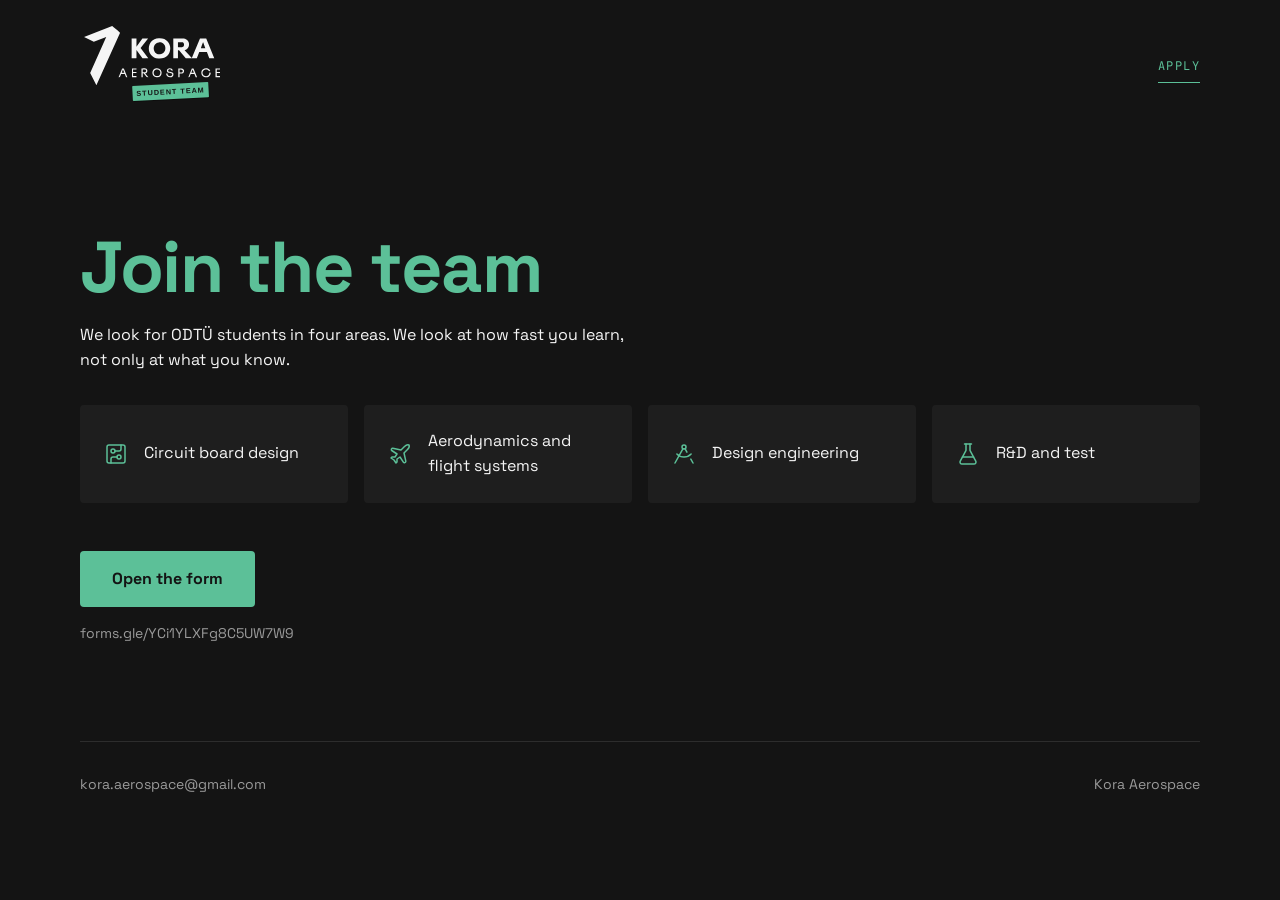
==== apply/index.html @ 680d609b "Apply design language v1 Copy tokens.css, the student team logo and the green favicon from design/. " ====
<!doctype html>
<html lang="en">
<head>
  <meta charset="utf-8">
  <meta name="viewport" content="width=device-width, initial-scale=1">
  <title>Apply · Kora Aerospace Student Team</title>
  <meta name="description" content="Join the Kora Aerospace Student Team at ODTÜ.">
  <link rel="icon" href="../favicon.ico" sizes="32x32">
  <link rel="icon" href="../favicon.svg" type="image/svg+xml">
  <link rel="apple-touch-icon" href="../apple-touch-icon.png">
  <link rel="preconnect" href="https://fonts.googleapis.com">
  <link rel="preconnect" href="https://fonts.gstatic.com" crossorigin>
  <link rel="stylesheet" href="../tokens.css">
  <link rel="stylesheet" href="../style.css">
</head>
<body>
  <header class="wrap nav">
    <a href="../"><img src="../media/logo.svg" alt="Kora Aerospace Student Team" width="144" height="84"></a>
    <a href="./" class="tab label" aria-current="page">Apply</a>
  </header>

  <main class="wrap">
    <section>
      <h1>Join the team</h1>
      <p class="lead">We look for ODTÜ students in four areas. We look at how fast you learn, not only at what you know.</p>

      <!-- Icons: Lucide (lucide.dev), ISC license. -->
      <ul class="areas">
        <li>
          <svg viewBox="0 0 24 24" aria-hidden="true"><rect width="18" height="18" x="3" y="3" rx="2"/><path d="M11 9h4a2 2 0 0 0 2-2V3"/><circle cx="9" cy="9" r="2"/><path d="M7 21v-4a2 2 0 0 1 2-2h4"/><circle cx="15" cy="15" r="2"/></svg>
          Circuit board design
        </li>
        <li>
          <svg viewBox="0 0 24 24" aria-hidden="true"><path d="M17.8 19.2 16 11l3.5-3.5C21 6 21.5 4 21 3c-1-.5-3 0-4.5 1.5L13 8 4.8 6.2c-.5-.1-.9.1-1.1.5l-.3.5c-.2.5-.1 1 .3 1.3L9 12l-2 3H4l-1 1 3 2 2 3 1-1v-3l3-2 3.5 5.3c.3.4.8.5 1.3.3l.5-.2c.4-.3.6-.7.5-1.2z"/></svg>
          Aerodynamics and flight systems
        </li>
        <li>
          <svg viewBox="0 0 24 24" aria-hidden="true"><path d="m12.99 6.74 1.93 3.44"/><path d="M19.136 12a10 10 0 0 1-14.271 0"/><path d="m21 21-2.16-3.84"/><path d="m3 21 8.02-14.26"/><circle cx="12" cy="5" r="2"/></svg>
          Design engineering
        </li>
        <li>
          <svg viewBox="0 0 24 24" aria-hidden="true"><path d="M14 2v6a2 2 0 0 0 .245.96l5.51 10.08A2 2 0 0 1 18 22H6a2 2 0 0 1-1.755-2.96l5.51-10.08A2 2 0 0 0 10 8V2"/><path d="M6.453 15h11.094"/><path d="M8.5 2h7"/></svg>
          R&amp;D and test
        </li>
      </ul>

      <a href="https://forms.gle/YCi1YLXFg8C5UW7W9" class="btn" target="_blank" rel="noopener noreferrer">Open the form</a>
      <p class="note">forms.gle/YCi1YLXFg8C5UW7W9</p>
    </section>
  </main>

  <footer class="wrap">
    <a href="mailto:kora.aerospace@gmail.com">kora.aerospace@gmail.com</a>
    <a href="https://kora-aerospace.com">Kora Aerospace</a>
  </footer>
</body>
</html>
---- tokens.css ----
/* Kora Aerospace design tokens. Source of truth: design/DESIGN.md */
@import url('https://fonts.googleapis.com/css2?family=Space+Grotesk:wght@400;500;700&family=JetBrains+Mono:wght@400&display=swap');

:root {
  /* Color: dark first, from the recruitment poster */
  --kora-bg: #141414;          /* page background */
  --kora-surface: #1e1e1e;     /* cards, panels */
  --kora-line: #2d2d2d;        /* borders, dividers */
  --kora-text: #f5f5f5;        /* primary text */
  --kora-text-muted: #9a9a9a;  /* secondary text */
  --kora-green: #5cc098;       /* accent: titles, links, icons. One per view. */
  --kora-green-dim: #3e8a6c;   /* hover/pressed */
  --kora-on-green: #141414;    /* text on green */

  /* Type */
  --kora-font: 'Space Grotesk', 'Helvetica Neue', Arial, sans-serif;
  --kora-font-mono: 'JetBrains Mono', ui-monospace, monospace;
  --kora-fs-display: clamp(2.5rem, 6vw, 4.5rem);
  --kora-fs-h1: clamp(2rem, 4vw, 3rem);
  --kora-fs-h2: 1.5rem;
  --kora-fs-body: 1rem;
  --kora-fs-small: 0.875rem;
  --kora-fs-label: 0.75rem;    /* mono, uppercase, letter-spacing .12em */
  --kora-lh: 1.55;
  --kora-lh-tight: 1.1;

  /* Space: 8px grid */
  --kora-s1: 0.5rem;
  --kora-s2: 1rem;
  --kora-s3: 1.5rem;
  --kora-s4: 2rem;
  --kora-s6: 3rem;
  --kora-s8: 4rem;
  --kora-s12: 6rem;            /* between sections */
  --kora-max: 1120px;          /* content width */

  --kora-radius: 4px;
  --kora-ease: 150ms ease-out;
}

/* Light surfaces (print, documents): swap only these */
.kora-light {
  --kora-bg: #f5f5f5;
  --kora-surface: #ffffff;
  --kora-line: #dddddd;
  --kora-text: #141414;
  --kora-text-muted: #5a5a5a;
  --kora-green: #2f8a66;       /* darker green keeps AA contrast on light */
}
---- style.css ----
/* Layout only. Colors, type and space come from tokens.css (copy of design/tokens.css). */
* { box-sizing: border-box; }

body {
  margin: 0;
  background: var(--kora-bg);
  color: var(--kora-text);
  font: 400 var(--kora-fs-body)/var(--kora-lh) var(--kora-font);
}

::selection { background: var(--kora-green); color: var(--kora-on-green); }

img { display: block; max-width: 100%; height: auto; }

a { color: inherit; text-decoration: none; transition: color var(--kora-ease), background var(--kora-ease), border-color var(--kora-ease); }

.wrap { width: min(100% - 2 * var(--kora-s2), var(--kora-max)); margin: 0 auto; }

.label {
  font: 400 var(--kora-fs-label) var(--kora-font-mono);
  letter-spacing: 0.12em;
  text-transform: uppercase;
}

.nav {
  display: flex;
  align-items: center;
  justify-content: space-between;
  padding: var(--kora-s3) 0;
}

.tab { padding: var(--kora-s1) 0; border-bottom: 1px solid transparent; }

.tab:hover, .tab[aria-current] { color: var(--kora-green); border-color: var(--kora-green); }

section { padding: var(--kora-s8) 0; }

section + section { padding-top: 0; }

h1 {
  margin: 0 0 var(--kora-s2);
  color: var(--kora-green);
  font-size: var(--kora-fs-display);
  font-weight: 700;
  line-height: var(--kora-lh-tight);
  letter-spacing: -0.02em;
}

.lead { max-width: 34rem; margin: 0 0 var(--kora-s4); }

.btn {
  display: inline-block;
  padding: var(--kora-s2) var(--kora-s4);
  border-radius: var(--kora-radius);
  background: var(--kora-green);
  color: var(--kora-on-green);
  font-weight: 700;
}

.btn:hover { background: var(--kora-green-dim); }

.note { margin: var(--kora-s2) 0 0; color: var(--kora-text-muted); font-size: var(--kora-fs-small); }

.hero { display: grid; gap: var(--kora-s6); align-items: center; }

.hero img { width: 100%; border-radius: var(--kora-radius); }

.facts, .areas {
  display: grid;
  grid-template-columns: repeat(auto-fit, minmax(15rem, 1fr));
  gap: var(--kora-s2);
  margin: 0;
  padding: 0;
  list-style: none;
}

.facts li { padding-top: var(--kora-s2); border-top: 1px solid var(--kora-line); color: var(--kora-text-muted); }

.facts .label { display: block; margin-bottom: var(--kora-s1); color: var(--kora-text); }

.areas { margin-bottom: var(--kora-s6); }

.areas li {
  display: flex;
  align-items: center;
  gap: var(--kora-s2);
  padding: var(--kora-s3);
  border-radius: var(--kora-radius);
  background: var(--kora-surface);
}

.areas svg {
  flex: none;
  width: 24px;
  height: 24px;
  fill: none;
  stroke: var(--kora-green);
  stroke-width: 1.5;
  stroke-linecap: round;
  stroke-linejoin: round;
}

footer {
  display: flex;
  flex-wrap: wrap;
  justify-content: space-between;
  gap: var(--kora-s2);
  padding: var(--kora-s4) 0;
  border-top: 1px solid var(--kora-line);
  color: var(--kora-text-muted);
  font-size: var(--kora-fs-small);
}

footer a:hover { color: var(--kora-green); }

@media (min-width: 860px) {
  .hero { grid-template-columns: 1fr 1fr; }
  section { padding: var(--kora-s12) 0; }
}
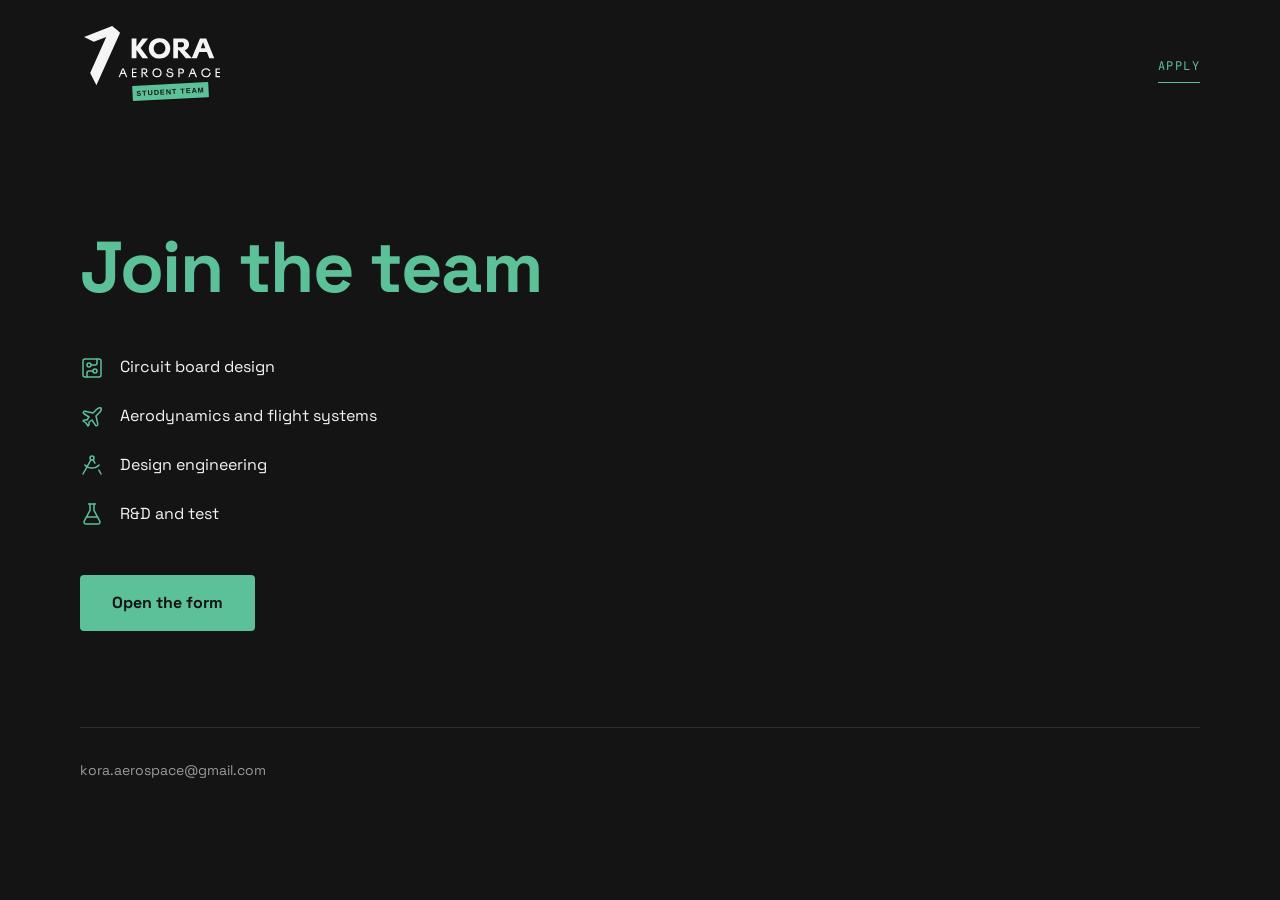
==== commit a080cf4e: "Cut text and elements Home keeps the hero only. Apply keeps the title, the four areas and the form b" ====
--- a/apply/index.html
+++ b/apply/index.html
@@ -22,8 +22,6 @@
   <main class="wrap">
     <section>
       <h1>Join the team</h1>
-      <p class="lead">We look for ODTÜ students in four areas. We look at how fast you learn, not only at what you know.</p>
-
       <!-- Icons: Lucide (lucide.dev), ISC license. -->
       <ul class="areas">
         <li>
@@ -45,13 +43,11 @@
       </ul>
 
       <a href="https://forms.gle/YCi1YLXFg8C5UW7W9" class="btn" target="_blank" rel="noopener noreferrer">Open the form</a>
-      <p class="note">forms.gle/YCi1YLXFg8C5UW7W9</p>
     </section>
   </main>
 
   <footer class="wrap">
     <a href="mailto:kora.aerospace@gmail.com">kora.aerospace@gmail.com</a>
-    <a href="https://kora-aerospace.com">Kora Aerospace</a>
   </footer>
 </body>
 </html>
--- a/style.css
+++ b/style.css
@@ -35,8 +35,6 @@
 
 section { padding: var(--kora-s8) 0; }
 
-section + section { padding-top: 0; }
-
 h1 {
   margin: 0 0 var(--kora-s2);
   color: var(--kora-green);
@@ -59,35 +57,19 @@
 
 .btn:hover { background: var(--kora-green-dim); }
 
-.note { margin: var(--kora-s2) 0 0; color: var(--kora-text-muted); font-size: var(--kora-fs-small); }
-
 .hero { display: grid; gap: var(--kora-s6); align-items: center; }
 
 .hero img { width: 100%; border-radius: var(--kora-radius); }
 
-.facts, .areas {
+.areas {
   display: grid;
-  grid-template-columns: repeat(auto-fit, minmax(15rem, 1fr));
-  gap: var(--kora-s2);
-  margin: 0;
+  gap: var(--kora-s3);
+  margin: var(--kora-s6) 0;
   padding: 0;
   list-style: none;
 }
 
-.facts li { padding-top: var(--kora-s2); border-top: 1px solid var(--kora-line); color: var(--kora-text-muted); }
-
-.facts .label { display: block; margin-bottom: var(--kora-s1); color: var(--kora-text); }
-
-.areas { margin-bottom: var(--kora-s6); }
-
-.areas li {
-  display: flex;
-  align-items: center;
-  gap: var(--kora-s2);
-  padding: var(--kora-s3);
-  border-radius: var(--kora-radius);
-  background: var(--kora-surface);
-}
+.areas li { display: flex; align-items: center; gap: var(--kora-s2); }
 
 .areas svg {
   flex: none;
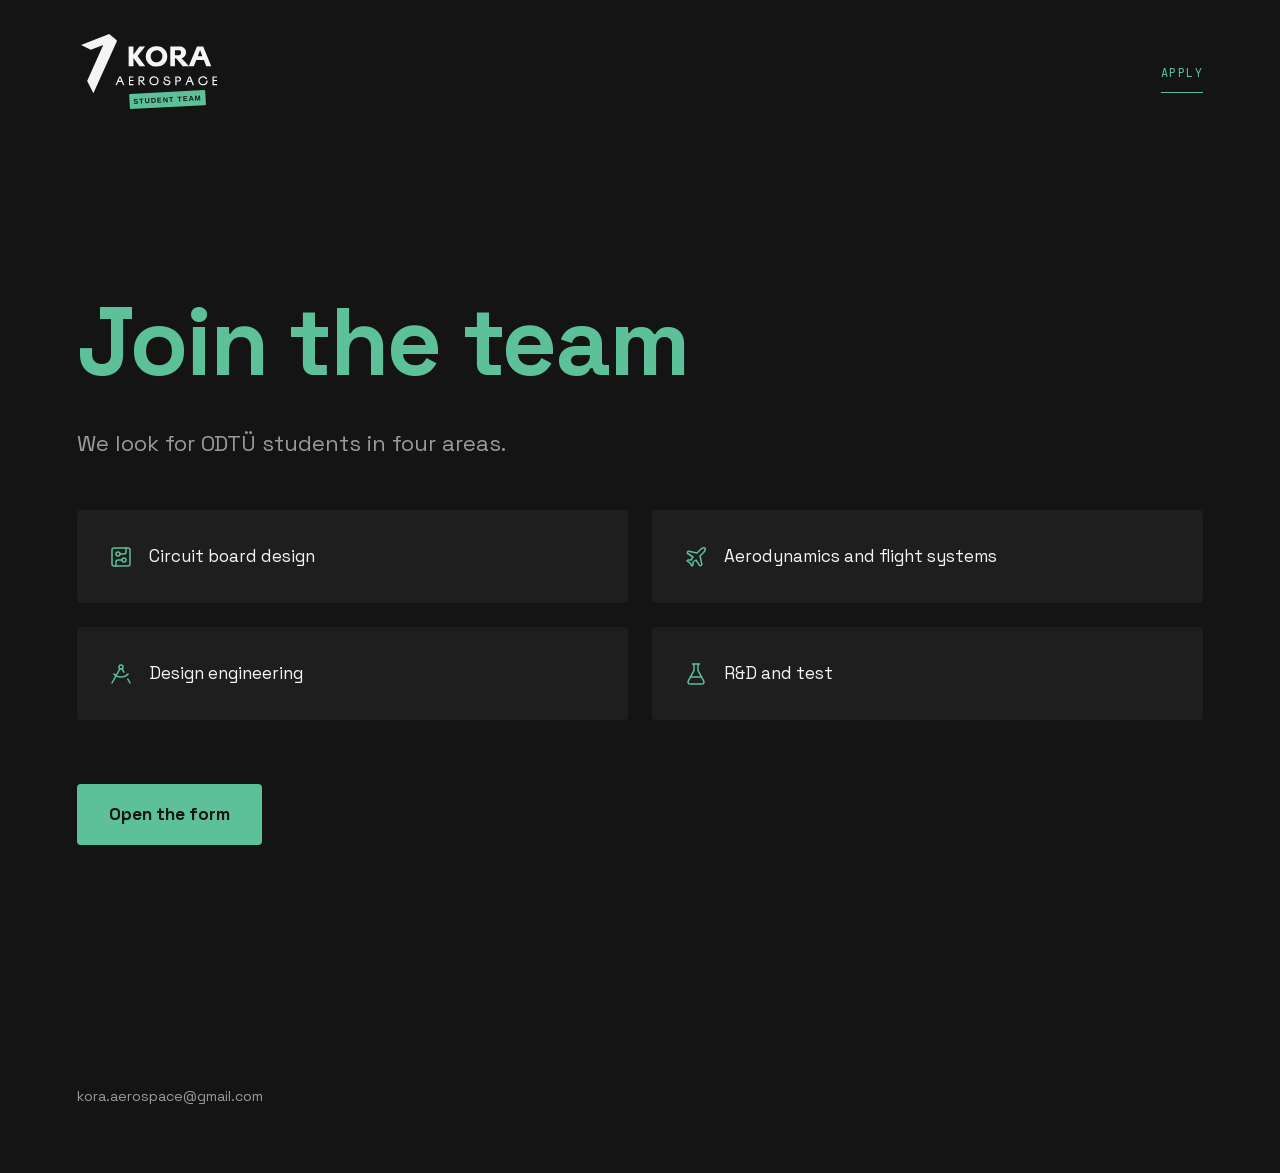
==== commit 7f2b02d0: "Apply design v2 and the designer's review Copy tokens.css v2 and self-host Space Grotesk and JetBrai" ====
--- a/apply/index.html
+++ b/apply/index.html
@@ -8,8 +8,7 @@
   <link rel="icon" href="../favicon.ico" sizes="32x32">
   <link rel="icon" href="../favicon.svg" type="image/svg+xml">
   <link rel="apple-touch-icon" href="../apple-touch-icon.png">
-  <link rel="preconnect" href="https://fonts.googleapis.com">
-  <link rel="preconnect" href="https://fonts.gstatic.com" crossorigin>
+  <link rel="preload" href="../fonts/space-grotesk-latin.woff2" as="font" type="font/woff2" crossorigin>
   <link rel="stylesheet" href="../tokens.css">
   <link rel="stylesheet" href="../style.css">
 </head>
@@ -22,6 +21,7 @@
   <main class="wrap">
     <section>
       <h1>Join the team</h1>
+      <p class="lead">We look for ODTÜ students in four areas.</p>
       <!-- Icons: Lucide (lucide.dev), ISC license. -->
       <ul class="areas">
         <li>
--- a/tokens.css
+++ b/tokens.css
@@ -1,5 +1,5 @@
-/* Kora Aerospace design tokens. Source of truth: design/DESIGN.md */
-@import url('https://fonts.googleapis.com/css2?family=Space+Grotesk:wght@400;500;700&family=JetBrains+Mono:wght@400&display=swap');
+/* Kora Aerospace design tokens v2 (2026-10-20). Rules: design/DESIGN.md.
+   Fonts are self-hosted by each site; this file loads nothing. */
 
 :root {
   /* Color: dark first, from the recruitment poster */
@@ -12,30 +12,37 @@
   --kora-green-dim: #3e8a6c;   /* hover/pressed */
   --kora-on-green: #141414;    /* text on green */
 
-  /* Type */
+  /* Type: big steps between levels, so hierarchy comes from size and weight */
   --kora-font: 'Space Grotesk', 'Helvetica Neue', Arial, sans-serif;
   --kora-font-mono: 'JetBrains Mono', ui-monospace, monospace;
-  --kora-fs-display: clamp(2.5rem, 6vw, 4.5rem);
-  --kora-fs-h1: clamp(2rem, 4vw, 3rem);
-  --kora-fs-h2: 1.5rem;
-  --kora-fs-body: 1rem;
+  --kora-fs-display: clamp(3rem, 8vw, 6rem);       /* 48 to 96px */
+  --kora-fs-h1: clamp(2.25rem, 5vw, 4rem);         /* 36 to 64px */
+  --kora-fs-h2: clamp(1.375rem, 2.2vw, 1.75rem);   /* 22 to 28px */
+  --kora-fs-lead: clamp(1.125rem, 1.8vw, 1.375rem);/* 18 to 22px, under a heading */
+  --kora-fs-body: 1.0625rem;                       /* 17px */
   --kora-fs-small: 0.875rem;
   --kora-fs-label: 0.75rem;    /* mono, uppercase, letter-spacing .12em */
-  --kora-lh: 1.55;
-  --kora-lh-tight: 1.1;
+  --kora-lh: 1.7;
+  --kora-lh-tight: 1.05;
+  --kora-measure: 36ch;        /* max line length of lead and body text */
 
-  /* Space: 8px grid */
-  --kora-s1: 0.5rem;
-  --kora-s2: 1rem;
-  --kora-s3: 1.5rem;
-  --kora-s4: 2rem;
-  --kora-s6: 3rem;
-  --kora-s8: 4rem;
-  --kora-s12: 6rem;            /* between sections */
-  --kora-max: 1120px;          /* content width */
+  /* Space: 8px grid, larger top end */
+  --kora-s1: 0.5rem;           /* 8 */
+  --kora-s2: 1rem;             /* 16 */
+  --kora-s3: 1.5rem;           /* 24 */
+  --kora-s4: 2rem;             /* 32 */
+  --kora-s6: 3rem;             /* 48 */
+  --kora-s8: 4rem;             /* 64 */
+  --kora-s12: 6rem;            /* 96 */
+  --kora-s16: 8rem;            /* 128 */
+  --kora-s20: 10rem;           /* 160 */
+  --kora-gutter: clamp(1.5rem, 6vw, 6rem);         /* page side margin: 24 to 96px */
+  --kora-section: clamp(6rem, 16vh, 10rem);        /* padding above and below each section: 96 to 160px */
+  --kora-stack: var(--kora-s4);                    /* heading to text */
+  --kora-max: 1200px;          /* content width, inside the gutters */
 
   --kora-radius: 4px;
-  --kora-ease: 150ms ease-out;
+  --kora-ease: 300ms cubic-bezier(.2, 0, 0, 1);    /* calm, no bounce */
 }
 
 /* Light surfaces (print, documents): swap only these */
--- a/style.css
+++ b/style.css
@@ -1,4 +1,11 @@
 /* Layout only. Colors, type and space come from tokens.css (copy of design/tokens.css). */
+
+/* Self-hosted fonts (SIL OFL 1.1, see LICENSES/), same files as the company site. */
+@font-face { font-family: 'Space Grotesk'; font-weight: 400 700; font-display: swap; src: url(fonts/space-grotesk-latin.woff2) format('woff2'); unicode-range: U+0000-00FF, U+0131, U+0152-0153, U+02BB-02BC, U+02C6, U+02DA, U+02DC, U+0304, U+0308, U+0329, U+2000-206F, U+20AC, U+2122, U+2191, U+2193, U+2212, U+2215, U+FEFF, U+FFFD; }
+@font-face { font-family: 'Space Grotesk'; font-weight: 400 700; font-display: swap; src: url(fonts/space-grotesk-latin-ext.woff2) format('woff2'); unicode-range: U+0100-02BA, U+02BD-02C5, U+02C7-02CC, U+02CE-02D7, U+02DD-02FF, U+0304, U+0308, U+0329, U+1D00-1DBF, U+1E00-1E9F, U+1EF2-1EFF, U+2020, U+20A0-20AB, U+20AD-20C4, U+2113, U+2C60-2C7F, U+A720-A7FF; }
+@font-face { font-family: 'JetBrains Mono'; font-weight: 400; font-display: swap; src: url(fonts/jetbrains-mono-latin.woff2) format('woff2'); unicode-range: U+0000-00FF, U+0131, U+0152-0153, U+02BB-02BC, U+02C6, U+02DA, U+02DC, U+0304, U+0308, U+0329, U+2000-206F, U+20AC, U+2122, U+2191, U+2193, U+2212, U+2215, U+FEFF, U+FFFD; }
+@font-face { font-family: 'JetBrains Mono'; font-weight: 400; font-display: swap; src: url(fonts/jetbrains-mono-latin-ext.woff2) format('woff2'); unicode-range: U+0100-02BA, U+02BD-02C5, U+02C7-02CC, U+02CE-02D7, U+02DD-02FF, U+0304, U+0308, U+0329, U+1D00-1DBF, U+1E00-1E9F, U+1EF2-1EFF, U+2020, U+20A0-20AB, U+20AD-20C4, U+2113, U+2C60-2C7F, U+A720-A7FF; }
+
 * { box-sizing: border-box; }
 
 body {
@@ -6,18 +13,26 @@
   background: var(--kora-bg);
   color: var(--kora-text);
   font: 400 var(--kora-fs-body)/var(--kora-lh) var(--kora-font);
+  -webkit-font-smoothing: antialiased;
 }
 
 ::selection { background: var(--kora-green); color: var(--kora-on-green); }
 
 img { display: block; max-width: 100%; height: auto; }
 
-a { color: inherit; text-decoration: none; transition: color var(--kora-ease), background var(--kora-ease), border-color var(--kora-ease); }
+a { color: inherit; text-decoration: none; transition: color var(--kora-ease), background-color var(--kora-ease), border-color var(--kora-ease); }
 
-.wrap { width: min(100% - 2 * var(--kora-s2), var(--kora-max)); margin: 0 auto; }
+h1, h2, p, ul { margin: 0; }
+
+.wrap {
+  width: auto;
+  max-width: calc(var(--kora-max) + 2 * var(--kora-gutter));
+  padding-inline: var(--kora-gutter);
+  margin-inline: auto;
+}
 
 .label {
-  font: 400 var(--kora-fs-label) var(--kora-font-mono);
+  font: 400 var(--kora-fs-label)/var(--kora-lh) var(--kora-font-mono);
   letter-spacing: 0.12em;
   text-transform: uppercase;
 }
@@ -26,25 +41,27 @@
   display: flex;
   align-items: center;
   justify-content: space-between;
-  padding: var(--kora-s3) 0;
+  padding-block: var(--kora-s4);
 }
 
-.tab { padding: var(--kora-s1) 0; border-bottom: 1px solid transparent; }
+.tab { padding-block: var(--kora-s1); border-bottom: 1px solid transparent; }
 
 .tab:hover, .tab[aria-current] { color: var(--kora-green); border-color: var(--kora-green); }
 
-section { padding: var(--kora-s8) 0; }
+section { padding-block: var(--kora-section); }
 
-h1 {
-  margin: 0 0 var(--kora-s2);
-  color: var(--kora-green);
-  font-size: var(--kora-fs-display);
-  font-weight: 700;
-  line-height: var(--kora-lh-tight);
-  letter-spacing: -0.02em;
+h1, h2 { font-weight: 700; line-height: var(--kora-lh-tight); letter-spacing: -0.02em; }
+
+h1 { margin-bottom: var(--kora-stack); color: var(--kora-green); font-size: var(--kora-fs-display); }
+
+h2 { font-size: var(--kora-fs-h1); }
+
+.lead {
+  max-width: var(--kora-measure);
+  margin-bottom: var(--kora-s6);
+  color: var(--kora-text-muted);
+  font-size: var(--kora-fs-lead);
 }
-
-.lead { max-width: 34rem; margin: 0 0 var(--kora-s4); }
 
 .btn {
   display: inline-block;
@@ -57,19 +74,38 @@
 
 .btn:hover { background: var(--kora-green-dim); }
 
-.hero { display: grid; gap: var(--kora-s6); align-items: center; }
+.hero { display: grid; gap: var(--kora-s12); align-items: center; }
 
 .hero img { width: 100%; border-radius: var(--kora-radius); }
+
+.facts {
+  display: grid;
+  grid-template-columns: repeat(auto-fit, minmax(16rem, 1fr));
+  gap: var(--kora-s8);
+  margin-top: var(--kora-s6);
+  padding: 0;
+  list-style: none;
+  color: var(--kora-text-muted);
+}
+
+.facts .label { display: block; margin-bottom: var(--kora-s2); color: var(--kora-text); }
 
 .areas {
   display: grid;
   gap: var(--kora-s3);
-  margin: var(--kora-s6) 0;
+  margin-bottom: var(--kora-s8);
   padding: 0;
   list-style: none;
 }
 
-.areas li { display: flex; align-items: center; gap: var(--kora-s2); }
+.areas li {
+  display: flex;
+  align-items: center;
+  gap: var(--kora-s2);
+  padding: var(--kora-s4);
+  border-radius: var(--kora-radius);
+  background: var(--kora-surface);
+}
 
 .areas svg {
   flex: none;
@@ -83,19 +119,17 @@
 }
 
 footer {
-  display: flex;
-  flex-wrap: wrap;
-  justify-content: space-between;
-  gap: var(--kora-s2);
-  padding: var(--kora-s4) 0;
-  border-top: 1px solid var(--kora-line);
+  padding-block: var(--kora-s12) var(--kora-s8);
   color: var(--kora-text-muted);
   font-size: var(--kora-fs-small);
 }
 
 footer a:hover { color: var(--kora-green); }
 
+@media (min-width: 700px) {
+  .areas { grid-template-columns: repeat(2, 1fr); }
+}
+
 @media (min-width: 860px) {
-  .hero { grid-template-columns: 1fr 1fr; }
-  section { padding: var(--kora-s12) 0; }
+  .hero { grid-template-columns: 1fr 1.2fr; min-height: 80vh; }
 }
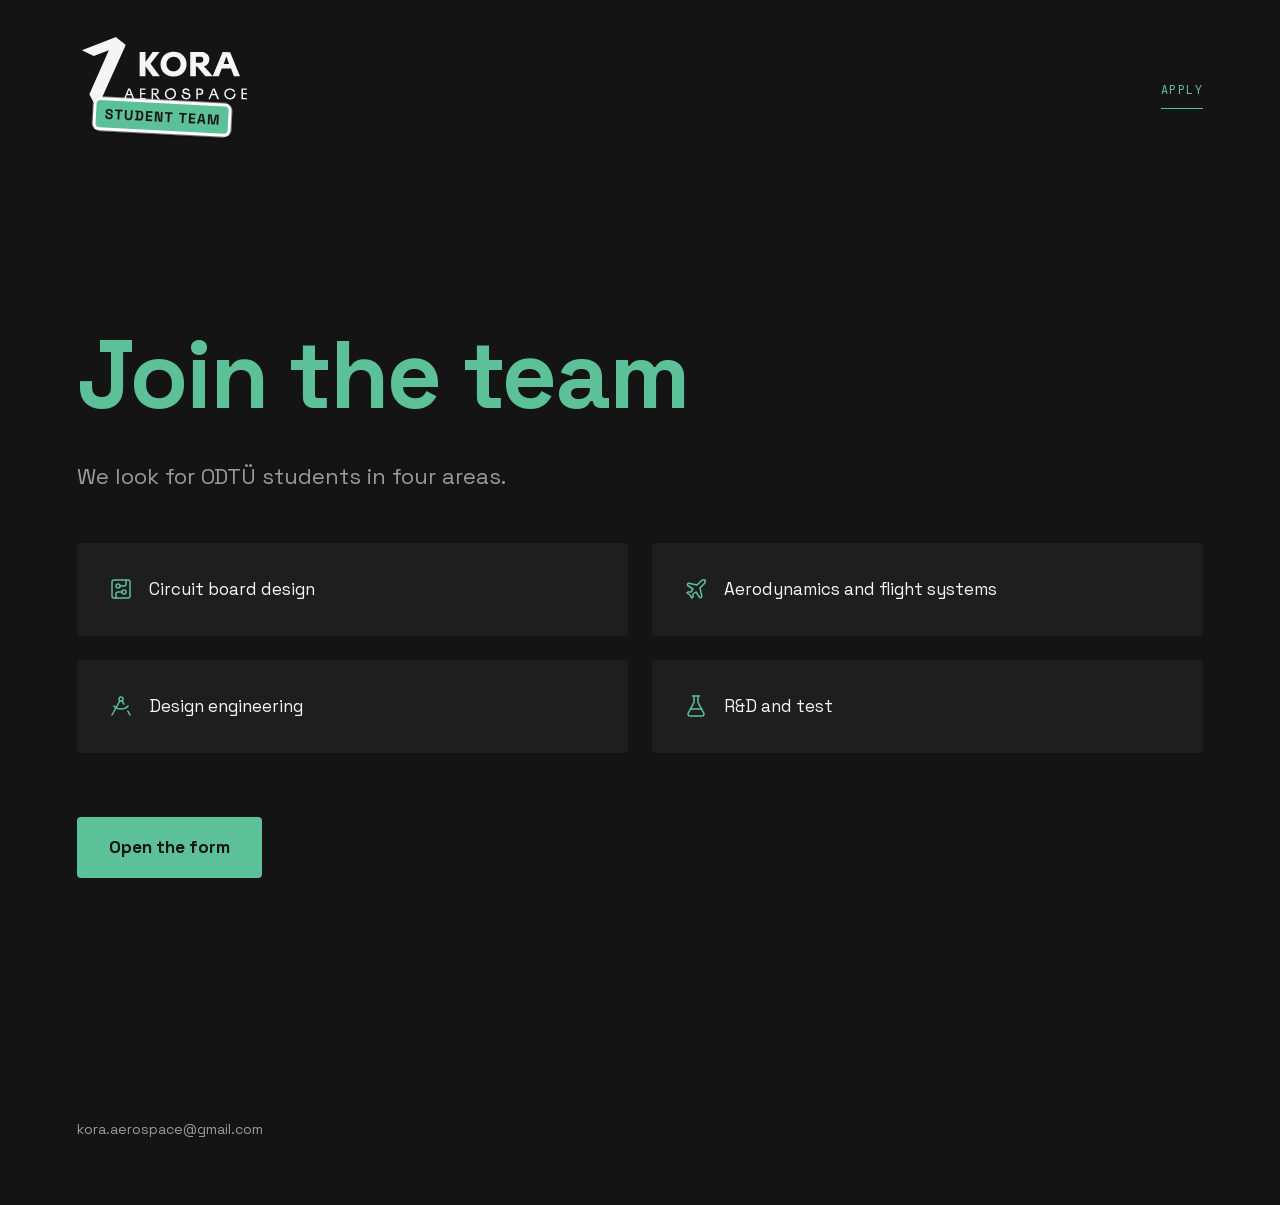
==== commit e3491a5e: "Use the official student team logo (option A) at 180px Co-Authored-By: Claude Opus 5.5 <noreply@anth" ====
--- a/apply/index.html
+++ b/apply/index.html
@@ -14,7 +14,7 @@
 </head>
 <body>
   <header class="wrap nav">
-    <a href="../"><img src="../media/logo.svg" alt="Kora Aerospace Student Team" width="144" height="84"></a>
+    <a href="../" class="logo"><img src="../media/logo.svg" alt="Kora Aerospace Student Team" width="180" height="117"></a>
     <a href="./" class="tab label" aria-current="page">Apply</a>
   </header>
 
--- a/style.css
+++ b/style.css
@@ -43,6 +43,9 @@
   justify-content: space-between;
   padding-block: var(--kora-s4);
 }
+
+/* The logo never shrinks: 180px wide, the minimum is 160px. */
+.logo { flex: none; }
 
 .tab { padding-block: var(--kora-s1); border-bottom: 1px solid transparent; }
 
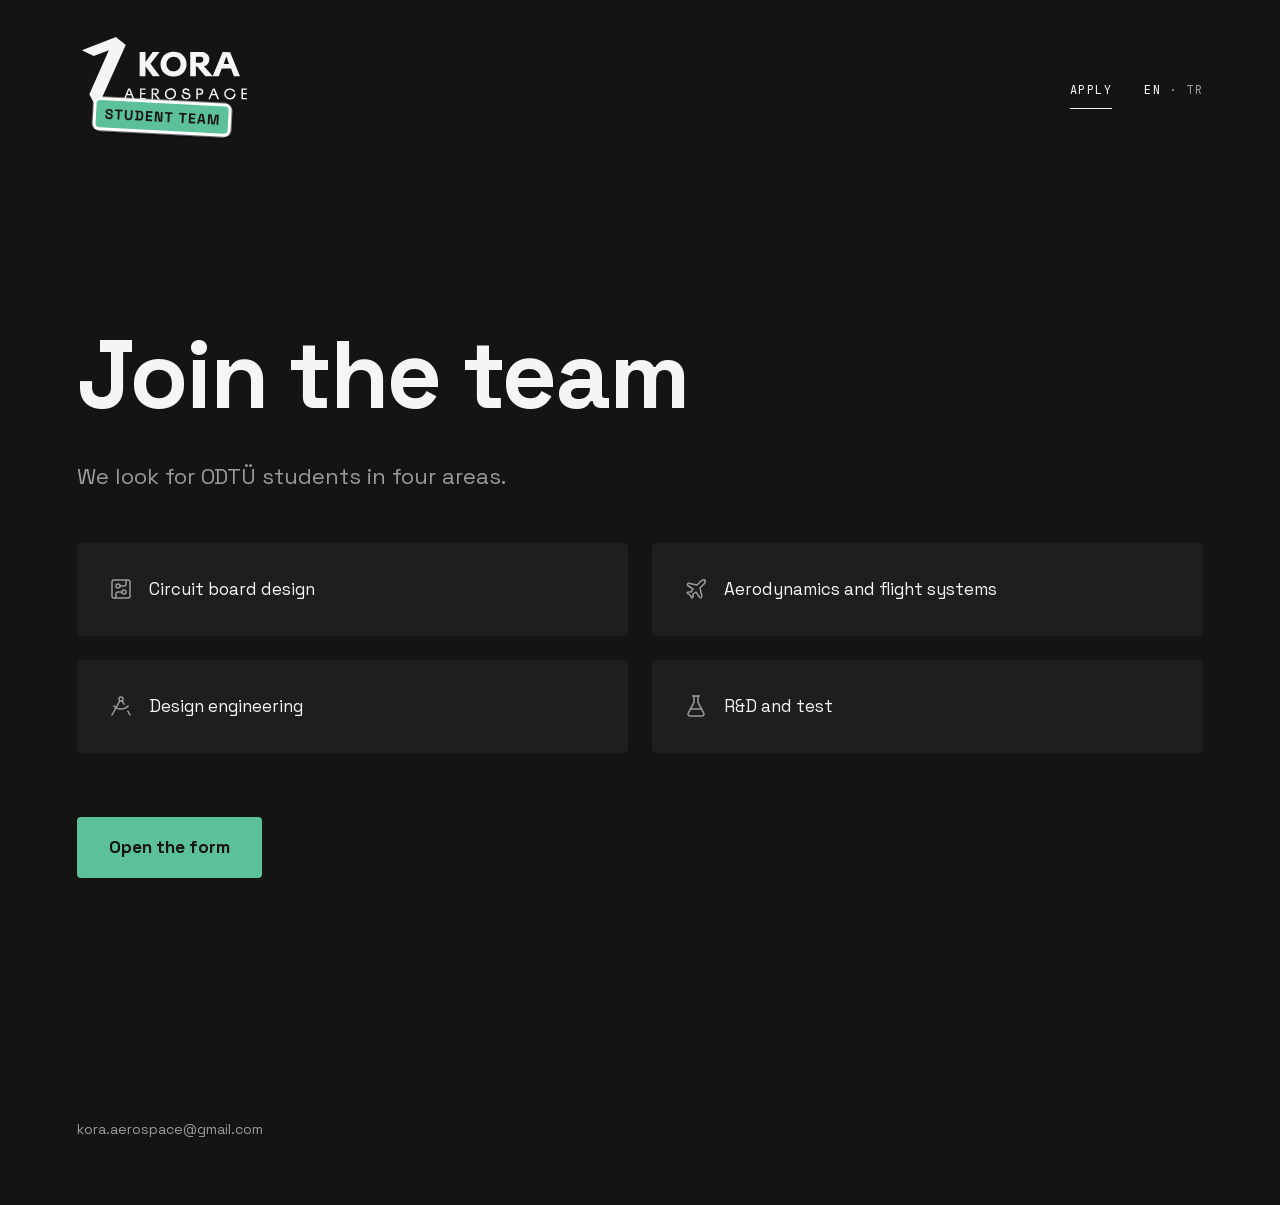
==== commit ec56ab53: "Add Turkish pages, real photo and design v3 Static Turkish copies in tr/ with an EN · TR switch and " ====
--- a/apply/index.html
+++ b/apply/index.html
@@ -5,7 +5,10 @@
   <meta name="viewport" content="width=device-width, initial-scale=1">
   <title>Apply · Kora Aerospace Student Team</title>
   <meta name="description" content="Join the Kora Aerospace Student Team at ODTÜ.">
-  <link rel="icon" href="../favicon.ico" sizes="32x32">
+  <link rel="alternate" hreflang="en" href="https://student.kora-aerospace.com/apply/">
+  <link rel="alternate" hreflang="tr" href="https://student.kora-aerospace.com/tr/apply/">
+  <link rel="alternate" hreflang="x-default" href="https://student.kora-aerospace.com/apply/">
+  <link rel="icon" href="../favicon.ico" sizes="48x48">
   <link rel="icon" href="../favicon.svg" type="image/svg+xml">
   <link rel="apple-touch-icon" href="../apple-touch-icon.png">
   <link rel="preload" href="../fonts/space-grotesk-latin.woff2" as="font" type="font/woff2" crossorigin>
@@ -15,7 +18,10 @@
 <body>
   <header class="wrap nav">
     <a href="../" class="logo"><img src="../media/logo.svg" alt="Kora Aerospace Student Team" width="180" height="117"></a>
-    <a href="./" class="tab label" aria-current="page">Apply</a>
+    <nav>
+      <a href="./" class="tab label" aria-current="page">Apply</a>
+      <p class="lang label"><span>EN</span> · <a href="../tr/apply/" hreflang="tr" lang="tr" aria-label="Türkçe">TR</a></p>
+    </nav>
   </header>
 
   <main class="wrap">
--- a/tokens.css
+++ b/tokens.css
@@ -1,4 +1,4 @@
-/* Kora Aerospace design tokens v2 (2026-10-20). Rules: design/DESIGN.md.
+/* Kora Aerospace design tokens v3 (2026-10-20). Rules: design/DESIGN.md.
    Fonts are self-hosted by each site; this file loads nothing. */
 
 :root {
@@ -8,7 +8,7 @@
   --kora-line: #2d2d2d;        /* borders, dividers */
   --kora-text: #f5f5f5;        /* primary text */
   --kora-text-muted: #9a9a9a;  /* secondary text */
-  --kora-green: #5cc098;       /* accent: titles, links, icons. One per view. */
+  --kora-green: #5cc098;       /* small accents only: the main button, link hover/focus. Never headlines. */
   --kora-green-dim: #3e8a6c;   /* hover/pressed */
   --kora-on-green: #141414;    /* text on green */
 
--- a/style.css
+++ b/style.css
@@ -24,6 +24,8 @@
 
 h1, h2, p, ul { margin: 0; }
 
+:focus-visible { outline: 2px solid var(--kora-green); outline-offset: 4px; }
+
 .wrap {
   width: auto;
   max-width: calc(var(--kora-max) + 2 * var(--kora-gutter));
@@ -47,15 +49,32 @@
 /* The logo never shrinks: 180px wide, the minimum is 160px. */
 .logo { flex: none; }
 
+/* Right side of the header. On a narrow phone the two items wrap to two lines. */
+.nav nav {
+  display: flex;
+  flex-wrap: wrap;
+  justify-content: flex-end;
+  align-items: center;
+  gap: var(--kora-s1) var(--kora-s4);
+}
+
 .tab { padding-block: var(--kora-s1); border-bottom: 1px solid transparent; }
 
-.tab:hover, .tab[aria-current] { color: var(--kora-green); border-color: var(--kora-green); }
+.tab[aria-current] { color: var(--kora-text); border-color: var(--kora-text); }
+
+.tab:hover { color: var(--kora-green); border-color: var(--kora-green); }
+
+.lang { color: var(--kora-text-muted); }
+
+.lang span { color: var(--kora-text); }
+
+.lang a:hover { color: var(--kora-green); }
 
 section { padding-block: var(--kora-section); }
 
 h1, h2 { font-weight: 700; line-height: var(--kora-lh-tight); letter-spacing: -0.02em; }
 
-h1 { margin-bottom: var(--kora-stack); color: var(--kora-green); font-size: var(--kora-fs-display); }
+h1 { margin-bottom: var(--kora-stack); font-size: var(--kora-fs-display); }
 
 h2 { font-size: var(--kora-fs-h1); }
 
@@ -115,7 +134,7 @@
   width: 24px;
   height: 24px;
   fill: none;
-  stroke: var(--kora-green);
+  stroke: var(--kora-text-muted);
   stroke-width: 1.5;
   stroke-linecap: round;
   stroke-linejoin: round;
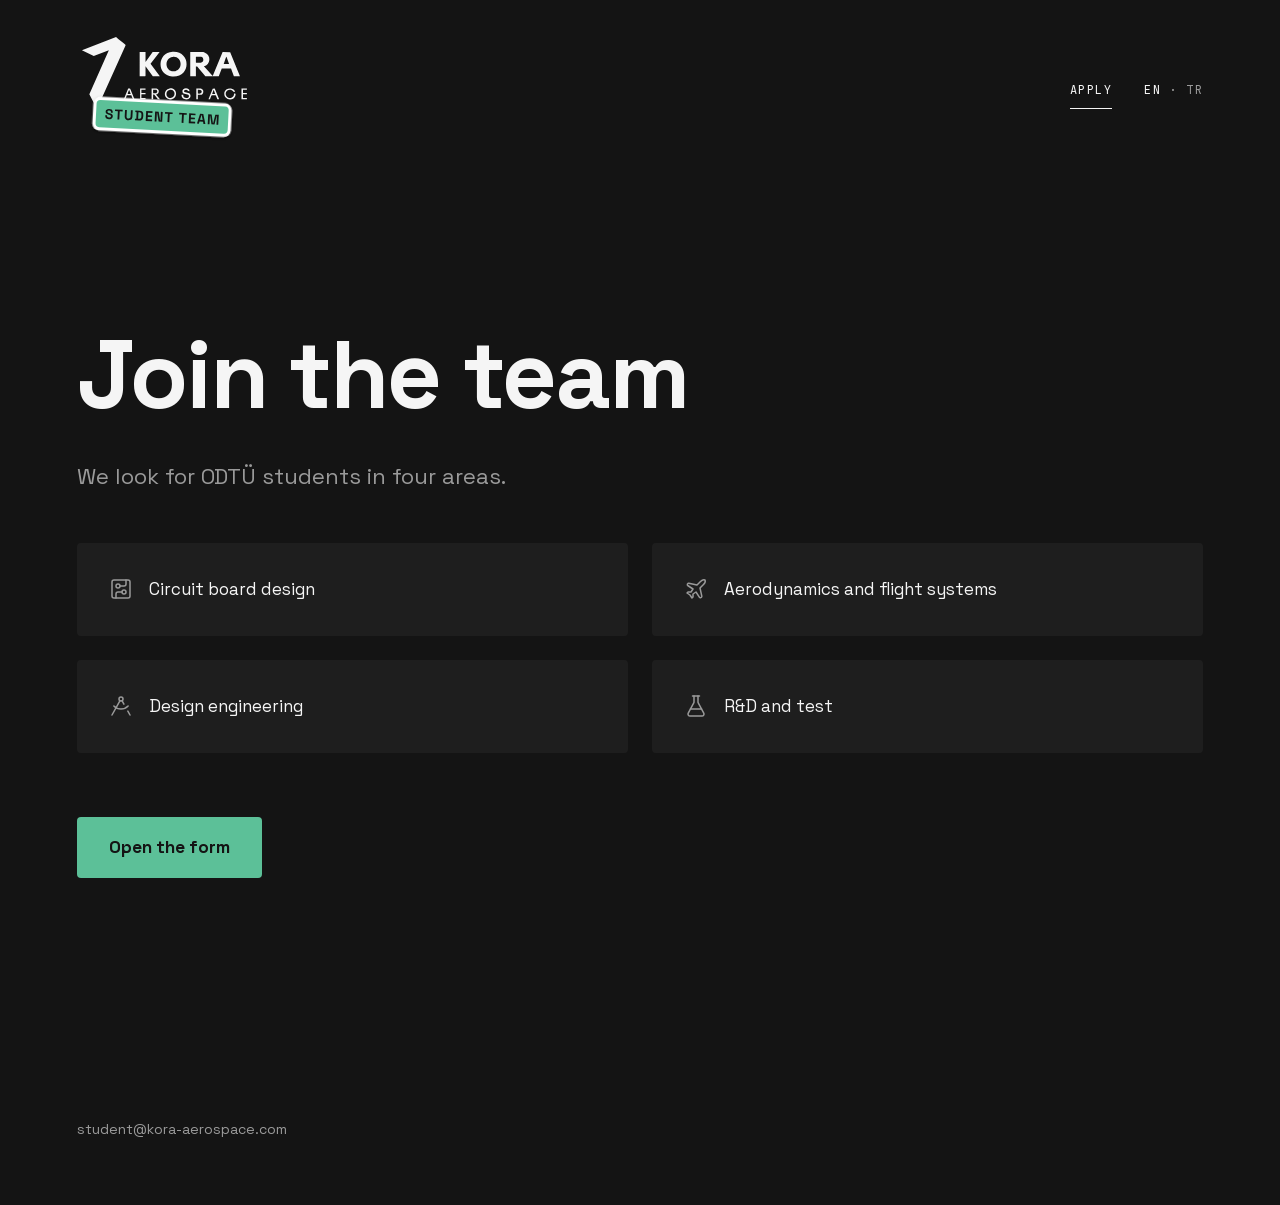
==== commit a77837d4: "Use student@kora-aerospace.com as the contact mail Co-Authored-By: Claude Opus 5.5 <noreply@anthropi" ====
--- a/apply/index.html
+++ b/apply/index.html
@@ -53,7 +53,7 @@
   </main>
 
   <footer class="wrap">
-    <a href="mailto:kora.aerospace@gmail.com">kora.aerospace@gmail.com</a>
+    <a href="mailto:student@kora-aerospace.com">student@kora-aerospace.com</a>
   </footer>
 </body>
 </html>
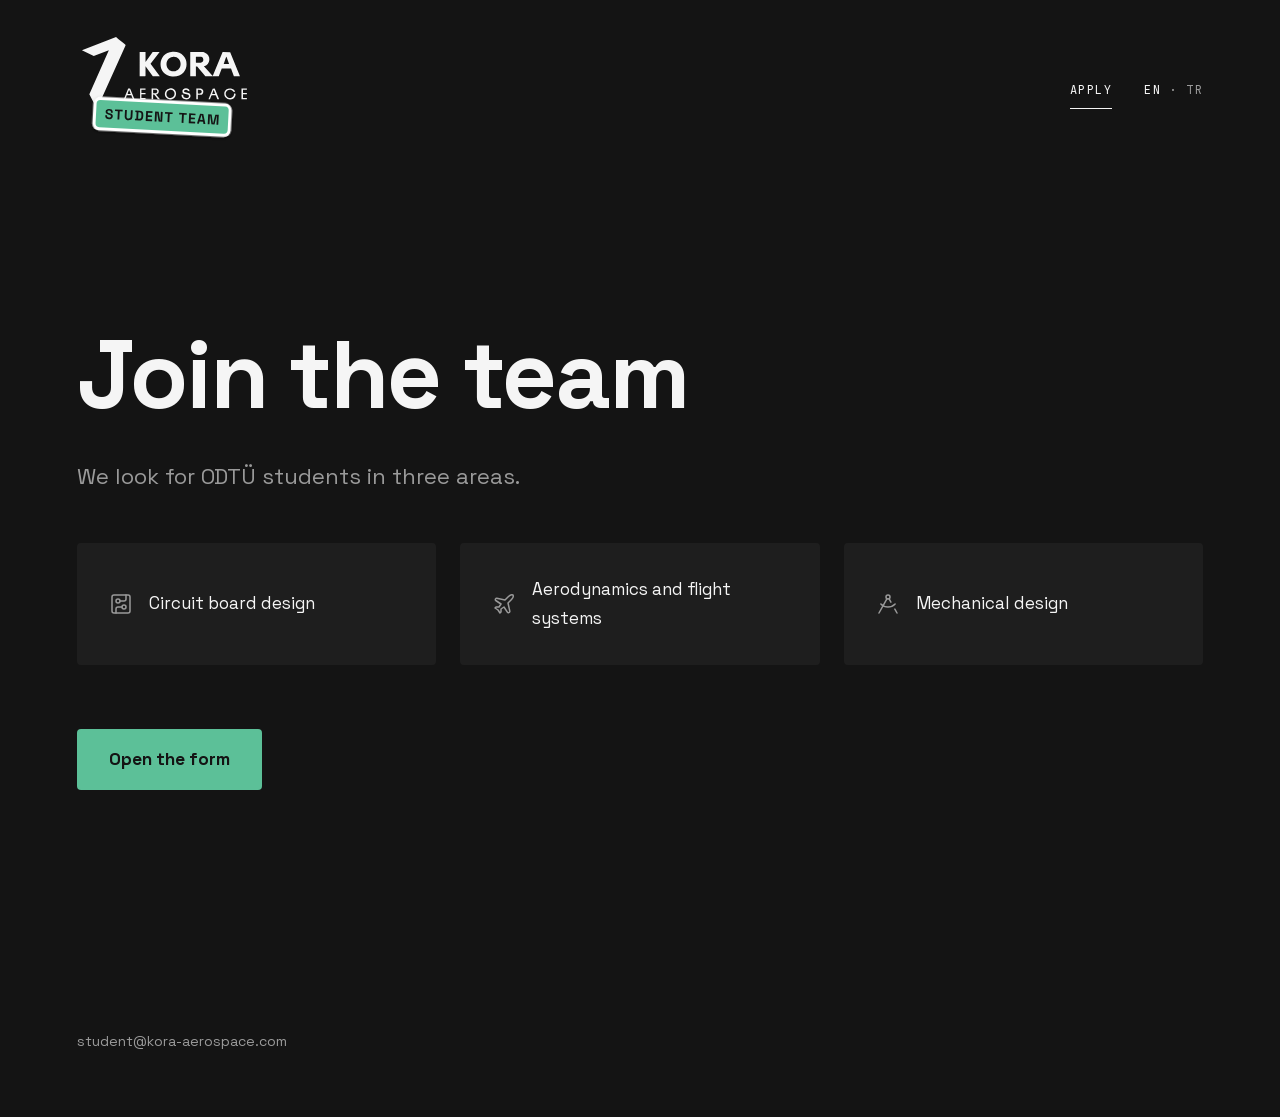
==== commit 4f1c9ad0: "Drop R&D and test from the apply pages Yigit says the area means nothing to a reader. Design enginee" ====
--- a/apply/index.html
+++ b/apply/index.html
@@ -8,6 +8,13 @@
   <link rel="alternate" hreflang="en" href="https://student.kora-aerospace.com/apply/">
   <link rel="alternate" hreflang="tr" href="https://student.kora-aerospace.com/tr/apply/">
   <link rel="alternate" hreflang="x-default" href="https://student.kora-aerospace.com/apply/">
+  <meta property="og:type" content="website">
+  <meta property="og:url" content="https://student.kora-aerospace.com/apply/">
+  <meta property="og:locale" content="en_US">
+  <meta property="og:locale:alternate" content="tr_TR">
+  <meta property="og:title" content="Apply · Kora Aerospace Student Team">
+  <meta property="og:description" content="Join the Kora Aerospace Student Team at ODTÜ.">
+  <meta property="og:image" content="https://student.kora-aerospace.com/media/og.jpg">
   <link rel="icon" href="../favicon.ico" sizes="48x48">
   <link rel="icon" href="../favicon.svg" type="image/svg+xml">
   <link rel="apple-touch-icon" href="../apple-touch-icon.png">
@@ -27,7 +34,7 @@
   <main class="wrap">
     <section>
       <h1>Join the team</h1>
-      <p class="lead">We look for ODTÜ students in four areas.</p>
+      <p class="lead">We look for ODTÜ students in three areas.</p>
       <!-- Icons: Lucide (lucide.dev), ISC license. -->
       <ul class="areas">
         <li>
@@ -40,11 +47,7 @@
         </li>
         <li>
           <svg viewBox="0 0 24 24" aria-hidden="true"><path d="m12.99 6.74 1.93 3.44"/><path d="M19.136 12a10 10 0 0 1-14.271 0"/><path d="m21 21-2.16-3.84"/><path d="m3 21 8.02-14.26"/><circle cx="12" cy="5" r="2"/></svg>
-          Design engineering
-        </li>
-        <li>
-          <svg viewBox="0 0 24 24" aria-hidden="true"><path d="M14 2v6a2 2 0 0 0 .245.96l5.51 10.08A2 2 0 0 1 18 22H6a2 2 0 0 1-1.755-2.96l5.51-10.08A2 2 0 0 0 10 8V2"/><path d="M6.453 15h11.094"/><path d="M8.5 2h7"/></svg>
-          R&amp;D and test
+          Mechanical design
         </li>
       </ul>
 
--- a/style.css
+++ b/style.css
@@ -148,10 +148,7 @@
 
 footer a:hover { color: var(--kora-green); }
 
-@media (min-width: 700px) {
-  .areas { grid-template-columns: repeat(2, 1fr); }
-}
-
 @media (min-width: 860px) {
   .hero { grid-template-columns: 1fr 1.2fr; min-height: 80vh; }
+  .areas { grid-template-columns: repeat(3, 1fr); }
 }
